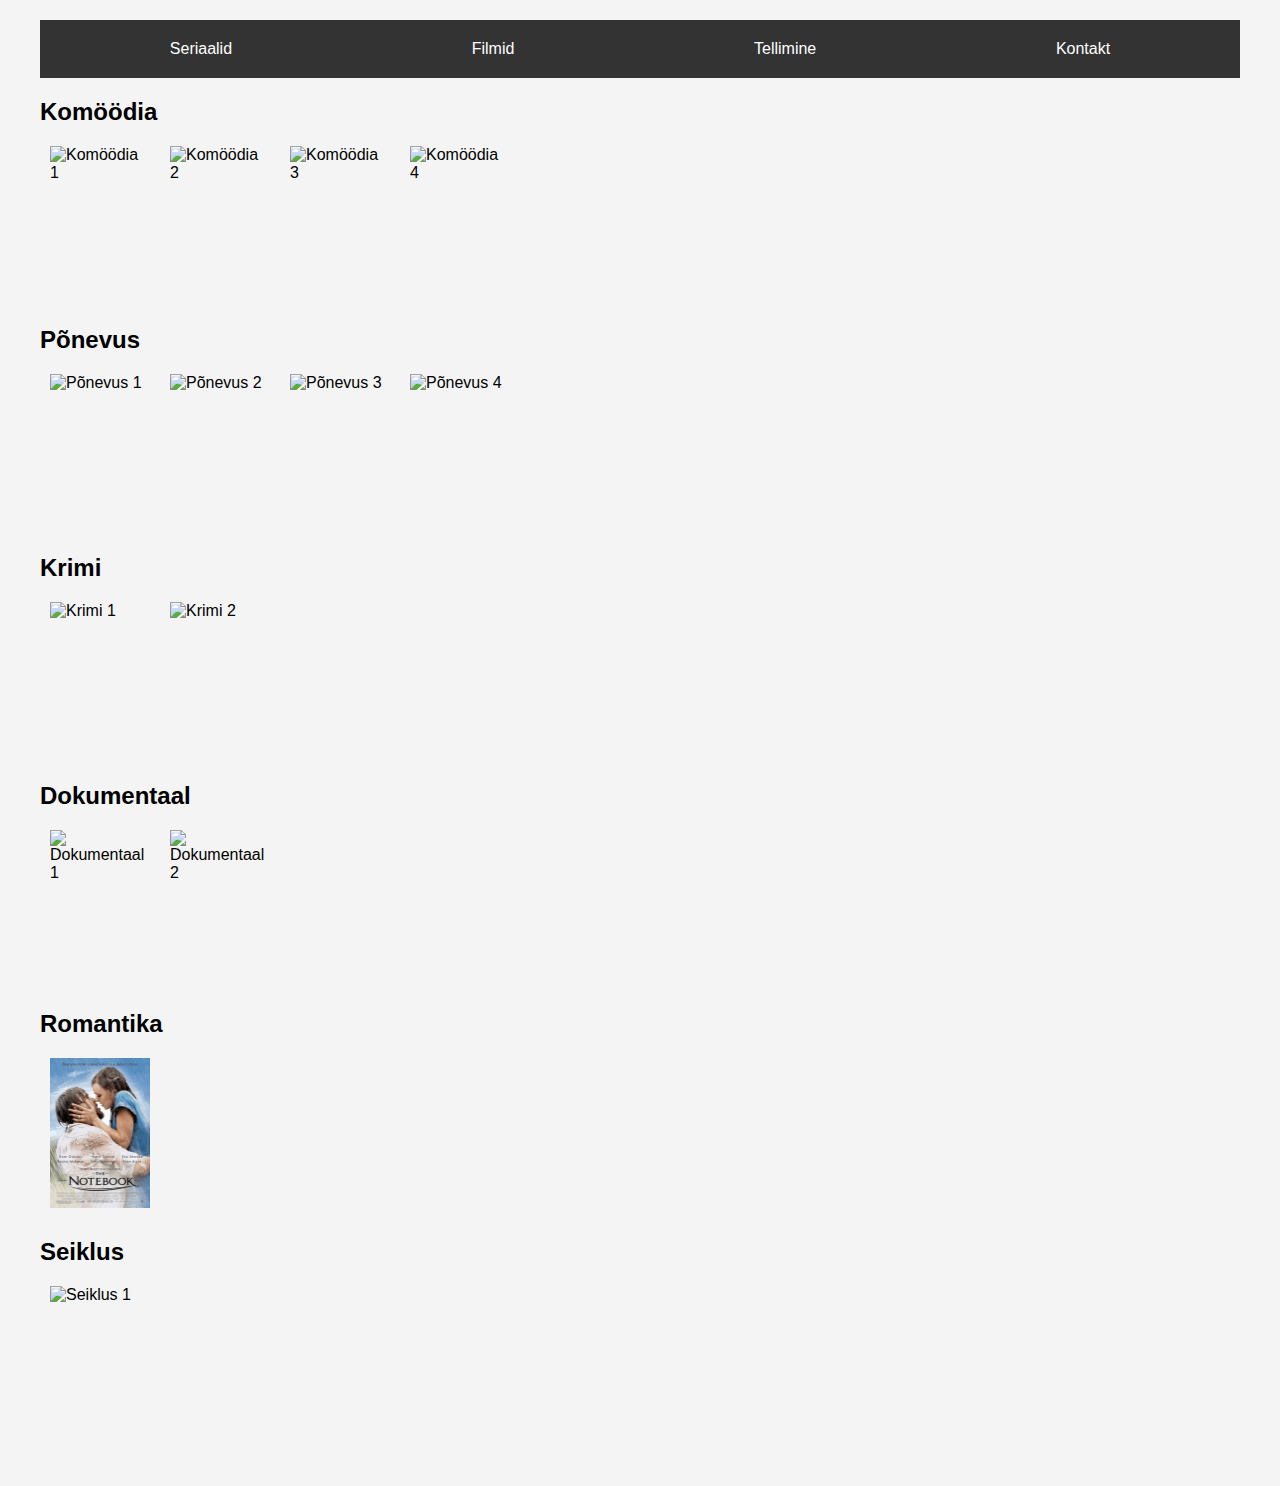
==== index.html @ e99adf8a "Pilte vaja veel palju" ====
<!DOCTYPE html>
<html lang="et">
<head>
    <meta charset="UTF-8">
    <meta name="viewport" content="width=device-width, initial-scale=1.0">
    <title>Meedia Kategooriad</title>
    <link rel="stylesheet" href="styles.css">
</head>
<body>
    <div class="container">
        <div class="navbar">
            <a href="#">Seriaalid</a>
            <a href="#">Filmid</a>
            <a href="#">Tellimine</a>
            <a href="#">Kontakt</a>
        </div>
        <div class="category">
            <h2>Komöödia</h2>
            <div class="images">
                <img src="comedy1.jpg" alt="Komöödia 1">
                <img src="comedy2.jpg" alt="Komöödia 2">
                <img src="comedy3.jpg" alt="Komöödia 3">
                <img src="comedy4.jpg" alt="Komöödia 4">
            </div>
        </div>
        <div class="category">
            <h2>Põnevus</h2>
            <div class="images">
                <img src="thriller1.jpg" alt="Põnevus 1">
                <img src="thriller2.jpg" alt="Põnevus 2">
                <img src="thriller3.jpg" alt="Põnevus 3">
                <img src="thriller4.jpg" alt="Põnevus 4">
            </div>
        </div>
        <div class="category">
            <h2>Krimi</h2>
            <div class="images">
                <img src="crime1.jpg" alt="Krimi 1">
                <img src="crime2.jpg" alt="Krimi 2">
            </div>
        </div>
        <div class="category">
            <h2>Dokumentaal</h2>
            <div class="images">
                <img src="documentary1.jpg" alt="Dokumentaal 1">
                <img src="documentary2.jpg" alt="Dokumentaal 2">
            </div>
        </div>
        <div class="category">
            <h2>Romantika</h2>
            <div class="images">
                <img src="images/romance1.jpg" alt="Romantika 1">
            </div>
        </div>
        <div class="category">
            <h2>Seiklus</h2>
            <div class="images">
                <img src="adventure1.jpg" alt="Seiklus 1">
            </div>
        </div>
    </div>
</body>
</html>
---- styles.css ----
body {
    font-family: Arial, sans-serif;
    margin: 0;
    padding: 0;
    background-color: #f4f4f4;
}

.container {
    width: 100%;
    max-width: 1200px;
    margin: 0 auto;
    padding: 20px;
}

.navbar {
    display: flex;
    justify-content: space-around;
    background-color: #333;
    padding: 10px;
}

.navbar a {
    color: white;
    text-decoration: none;
    padding: 10px 20px;
}

.category {
    margin: 20px 0;
}

.category h2 {
    margin-bottom: 10px;
}

.images {
    display: flex;
    flex-wrap: wrap;
}

.images img {
    width: 100px;
    height: 150px;
    margin: 10px;
    object-fit: cover;
}
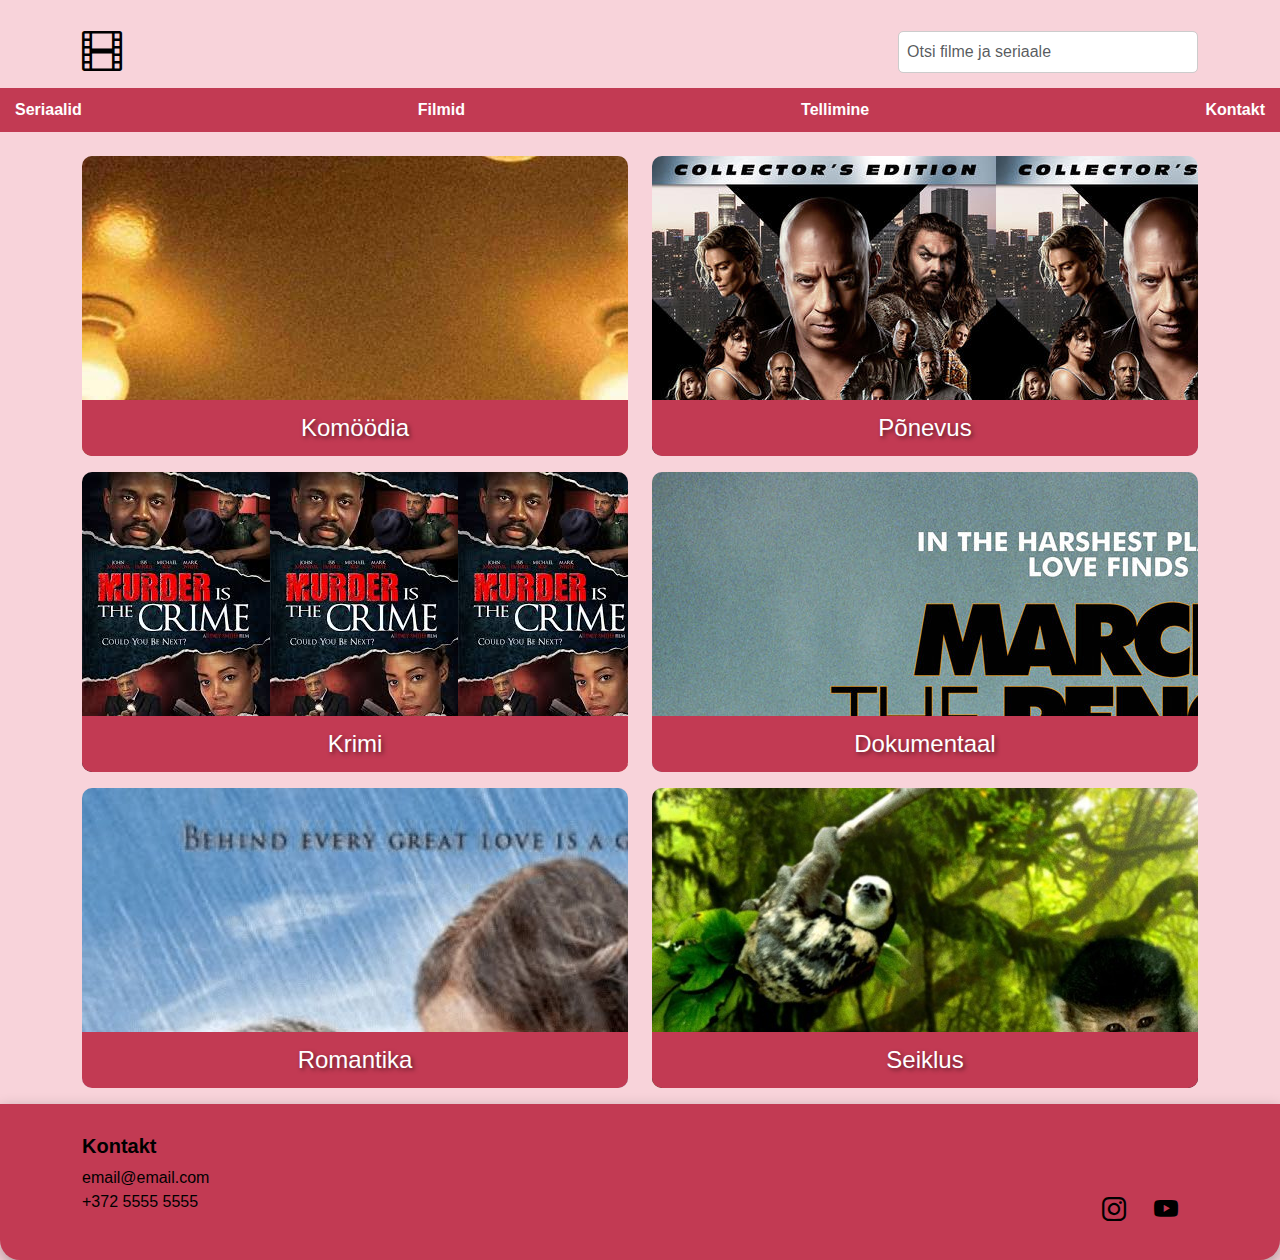
==== commit a01c98f9: "Tegin figma lehe sarnaseks, piltide asetus kuidagi imelik" ====
--- a/index.html
+++ b/index.html
@@ -3,61 +3,89 @@
 <head>
     <meta charset="UTF-8">
     <meta name="viewport" content="width=device-width, initial-scale=1.0">
-    <title>Meedia Kategooriad</title>
-    <link rel="stylesheet" href="styles.css">
+    <title>Kategooriad</title>
+    <link href="https://cdn.jsdelivr.net/npm/bootstrap@5.3.0-alpha1/dist/css/bootstrap.min.css" rel="stylesheet">
+    <link rel="stylesheet" href="css/styles.css">
+
 </head>
 <body>
-    <div class="container">
-        <div class="navbar">
-            <a href="#">Seriaalid</a>
-            <a href="#">Filmid</a>
-            <a href="#">Tellimine</a>
-            <a href="#">Kontakt</a>
-        </div>
-        <div class="category">
-            <h2>Komöödia</h2>
-            <div class="images">
-                <img src="comedy1.jpg" alt="Komöödia 1">
-                <img src="comedy2.jpg" alt="Komöödia 2">
-                <img src="comedy3.jpg" alt="Komöödia 3">
-                <img src="comedy4.jpg" alt="Komöödia 4">
-            </div>
-        </div>
-        <div class="category">
-            <h2>Põnevus</h2>
-            <div class="images">
-                <img src="thriller1.jpg" alt="Põnevus 1">
-                <img src="thriller2.jpg" alt="Põnevus 2">
-                <img src="thriller3.jpg" alt="Põnevus 3">
-                <img src="thriller4.jpg" alt="Põnevus 4">
-            </div>
-        </div>
-        <div class="category">
-            <h2>Krimi</h2>
-            <div class="images">
-                <img src="crime1.jpg" alt="Krimi 1">
-                <img src="crime2.jpg" alt="Krimi 2">
-            </div>
-        </div>
-        <div class="category">
-            <h2>Dokumentaal</h2>
-            <div class="images">
-                <img src="documentary1.jpg" alt="Dokumentaal 1">
-                <img src="documentary2.jpg" alt="Dokumentaal 2">
-            </div>
-        </div>
-        <div class="category">
-            <h2>Romantika</h2>
-            <div class="images">
-                <img src="images/romance1.jpg" alt="Romantika 1">
-            </div>
-        </div>
-        <div class="category">
-            <h2>Seiklus</h2>
-            <div class="images">
-                <img src="adventure1.jpg" alt="Seiklus 1">
+    <!-- Otsinguriba + ikoon-->
+    <div class="container mt-3">
+        <div class="d-flex justify-content-between align-items-center">
+            <i class="bi bi-film" style="font-size: 40px; color: black;"></i> 
+            <div class="search-bar">
+                <input type="text" class="form-control" placeholder="Otsi filme ja seriaale">
             </div>
         </div>
     </div>
+    <!-- Menüü  -->
+    <div class="navbar">
+        <a href="#">Seriaalid</a>
+        <a href="#">Filmid</a>
+        <a href="#">Tellimine</a>
+        <a href="#">Kontakt</a>
+    </div>
+
+    <!-- Kategooriad -->
+    <div class="container mt-4">
+        <div class="row">
+            <div class="col-6 mb-3">
+                <a href="comedy.html" class="btn-category btn-comedy">
+                    <div class="image-container"></div>
+                    <span class="btn-text">Komöödia</span>
+                </a>
+            </div>
+            <div class="col-6 mb-3">
+                <a href="thriller.html" class="btn-category btn-thriller">
+                    <div class="image-container"></div>
+                    <span class="btn-text">Põnevus</span>
+                </a>
+            </div>
+            <div class="col-6 mb-3">
+                <a href="crime.html" class="btn-category btn-crime">
+                    <div class="image-container"></div>
+                    <span class="btn-text">Krimi</span>
+                </a>
+            </div>
+            <div class="col-6 mb-3">
+                <a href="documentary.html" class="btn-category btn-documentary">
+                    <div class="image-container" ></div>
+                    <span class="btn-text">Dokumentaal</span>
+                </a>
+            </div>
+            <div class="col-6 mb-3">
+                <a href="romance.html" class="btn-category btn-romance">
+                    <div class="image-container"></div>
+                    <span class="btn-text">Romantika</span>
+                </a>
+            </div>
+            <div class="col-6 mb-3">
+                <a href="adventure.html" class="btn-category btn-adventure">
+                    <div class="image-container"></div>
+                    <span class="btn-text">Seiklus</span>
+                </a>
+            </div>
+        </div>
+    </div>
+    <!-- Jalus -->
+    <footer class="footer ">
+        <div class="container">
+            <div class="row">
+                <div class="col-md-6">
+                    <h5>Kontakt</h5>
+                    <p>email@email.com<br>
+                    +372 5555 5555</p>
+                </div>
+                <div class="col-md-6 d-flex justify-content-end align-items-end">
+                    <div class="social-icons">
+                        <a href="#"><i class="bi bi-instagram"></i></a>
+                        <a href="#"><i class="bi bi-youtube"></i></a>
+                    </div>
+                </div>
+            </div>
+        </div>
+    </footer>
+    <script src="https://cdn.jsdelivr.net/npm/bootstrap@5.3.0-alpha1/dist/js/bootstrap.bundle.min.js"></script>
+    <link href="https://cdn.jsdelivr.net/npm/bootstrap-icons/font/bootstrap-icons.css" rel="stylesheet">
 </body>
 </html>
--- a/css/styles.css
+++ b/css/styles.css
@@ -0,0 +1,93 @@
+body {
+    background-color: #f8d3da;
+    color: white;
+    font-family: Arial, sans-serif;
+}
+.navbar {
+    background-color: #c23a53;
+    padding: 10px 0;
+    text-align: center;
+}
+.navbar a {
+    color: white;
+    font-weight: bold;
+    margin: 0 15px;
+    text-decoration: none;
+}
+.navbar a:hover {
+    text-decoration: underline;
+}
+.search-bar {
+    display: flex;
+    justify-content: center;
+    margin: 15px 0;
+}
+.search-bar input {
+    width: 300px;
+    padding: 8px;
+    border-radius: 5px;
+    border: 1px solid #ccc;
+}
+.btn-category {
+    display: flex;
+    flex-direction: column;
+    justify-content: flex-end; 
+    align-items: center; 
+    height: 300px; 
+    width: 100%; 
+    position: relative; 
+    color: white;
+    font-size: 24px; 
+    text-shadow: 2px 2px 4px rgba(0, 0, 0, 0.5);
+    border-radius: 10px;
+    padding: 20px;
+}
+
+.image-container {
+    background-size: cover;
+    background-position: center;
+    width: 100%; 
+    height: 100%; 
+}
+
+.btn-text {
+    background-color: #c23a53; 
+    width: 100%; 
+    text-align: center; 
+    padding: 10px 0; 
+    position: absolute; 
+    bottom: 0; 
+    border-radius: 0 0 10px 10px; 
+}
+.btn-comedy { background-image: url('../images/comedy.jpg'); }
+.btn-thriller { background-image: url('../images/thriller.jpg'); }
+.btn-crime { background-image: url('../images/crime.jpg'); }
+.btn-documentary { background-image: url('../images/documentary.jpg'); }
+.btn-romance { background-image: url('../images/romance.jpg'); }
+.btn-adventure { background-image: url('../images/adventure.jpg'); }
+
+
+.footer {
+    background-color: #c23a53; 
+    color: #000;
+    border-radius: 0 0 20px 20px; 
+    box-shadow: 0 5px 15px rgba(0, 0, 0, 0.3); 
+    padding: 30px;
+    position: relative;
+    bottom: 0;
+    width: 100%;
+}
+.footer h5 {
+    font-weight: bold;
+}
+.footer a {
+    color: #000;
+    font-size: 24px;
+    text-decoration: none;
+}
+.social-icons {
+    font-size: 30px;
+}
+.social-icons a {
+    margin-right: 20px;
+}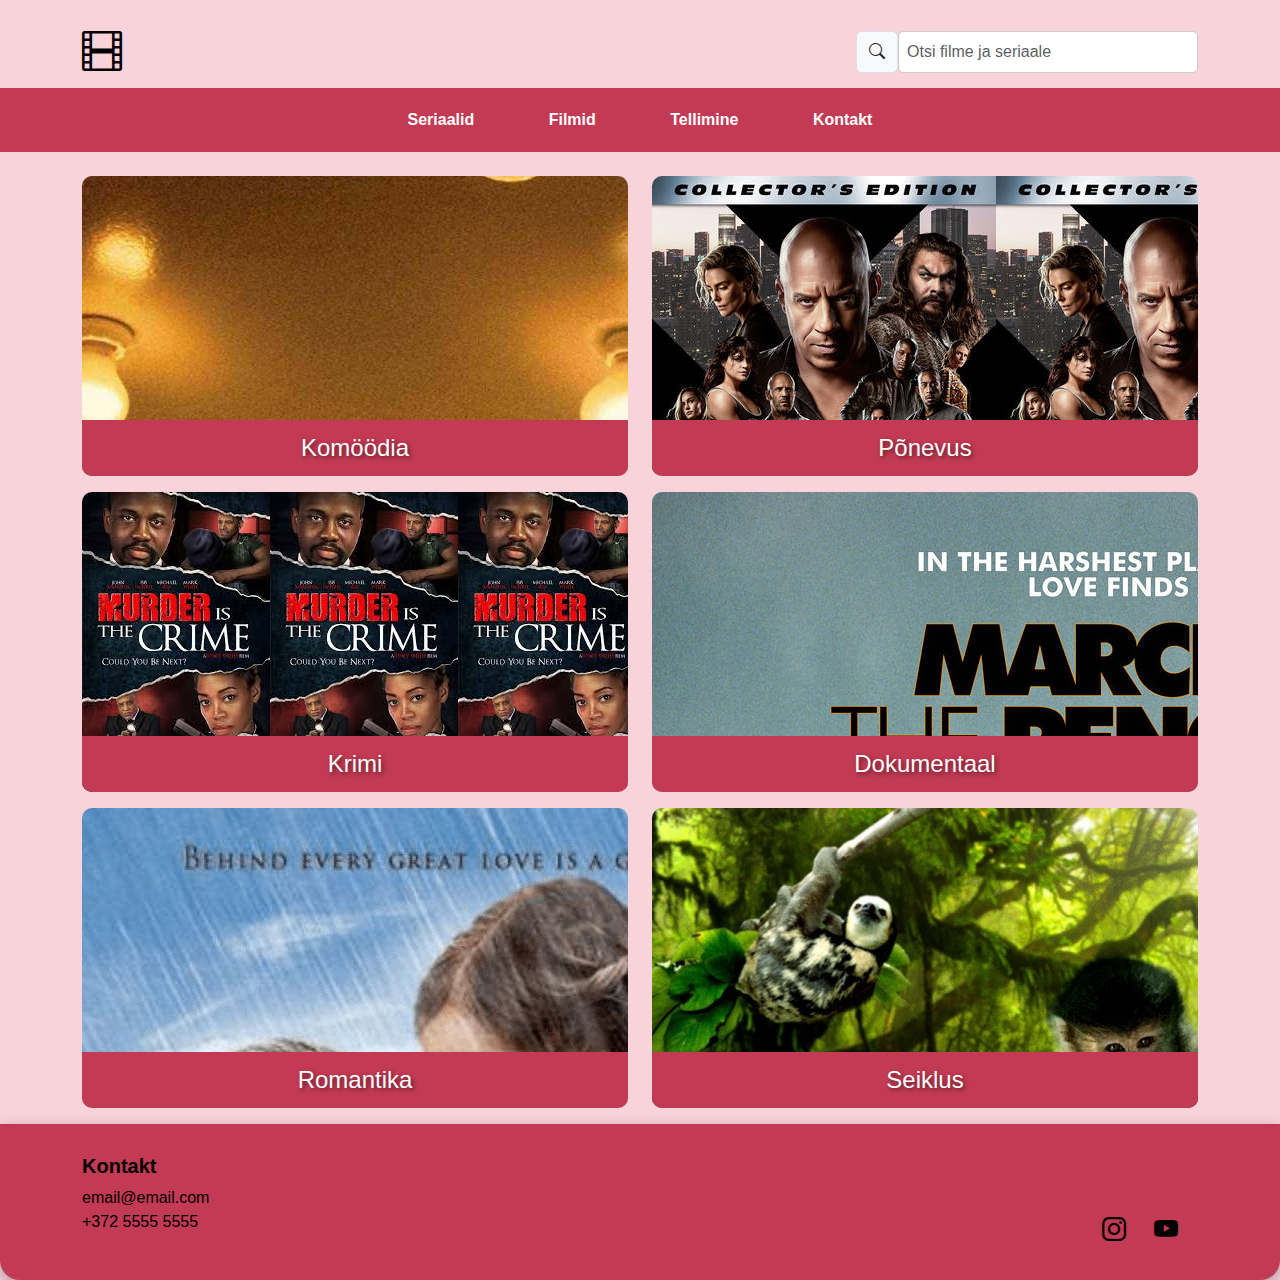
==== commit a060c055: "lisasin otsingu ikooni ja filmide listi" ====
--- a/index.html
+++ b/index.html
@@ -14,16 +14,19 @@
         <div class="d-flex justify-content-between align-items-center">
             <i class="bi bi-film" style="font-size: 40px; color: black;"></i> 
             <div class="search-bar">
+                <span class="input-group-text" id="basic-addon1"><i class="bi bi-search"></i></span>
                 <input type="text" class="form-control" placeholder="Otsi filme ja seriaale">
             </div>
         </div>
     </div>
     <!-- Menüü  -->
     <div class="navbar">
-        <a href="#">Seriaalid</a>
-        <a href="#">Filmid</a>
-        <a href="#">Tellimine</a>
-        <a href="#">Kontakt</a>
+        <ul>
+            <li><a href="#">Seriaalid</a></li>
+            <li><a href="#">Filmid</a></li>
+            <li><a href="#">Tellimine</a></li>
+            <li><a href="#">Kontakt</a></li>
+        </ul>
     </div>
 
     <!-- Kategooriad -->
--- a/css/styles.css
+++ b/css/styles.css
@@ -7,6 +7,17 @@
     background-color: #c23a53;
     padding: 10px 0;
     text-align: center;
+}
+.navbar ul {
+    display: block;
+    margin: auto auto;
+    text-align: center;
+    width: max-content;
+    padding: 0px;
+  }
+.navbar ul li {
+    display: inline-block;
+    padding: 10px 20px;
 }
 .navbar a {
     color: white;
@@ -43,6 +54,20 @@
     padding: 20px;
 }
 
+.movie {
+    display: flex;
+    flex-direction: column;
+    justify-content: flex-end; 
+    align-items: center; 
+    position: relative; 
+    width: 100%;
+}
+
+.movie-image {
+    width: 100%;
+    border-radius: 10px;
+}
+
 .image-container {
     background-size: cover;
     background-position: center;
@@ -65,7 +90,6 @@
 .btn-documentary { background-image: url('../images/documentary.jpg'); }
 .btn-romance { background-image: url('../images/romance.jpg'); }
 .btn-adventure { background-image: url('../images/adventure.jpg'); }
-
 
 .footer {
     background-color: #c23a53; 
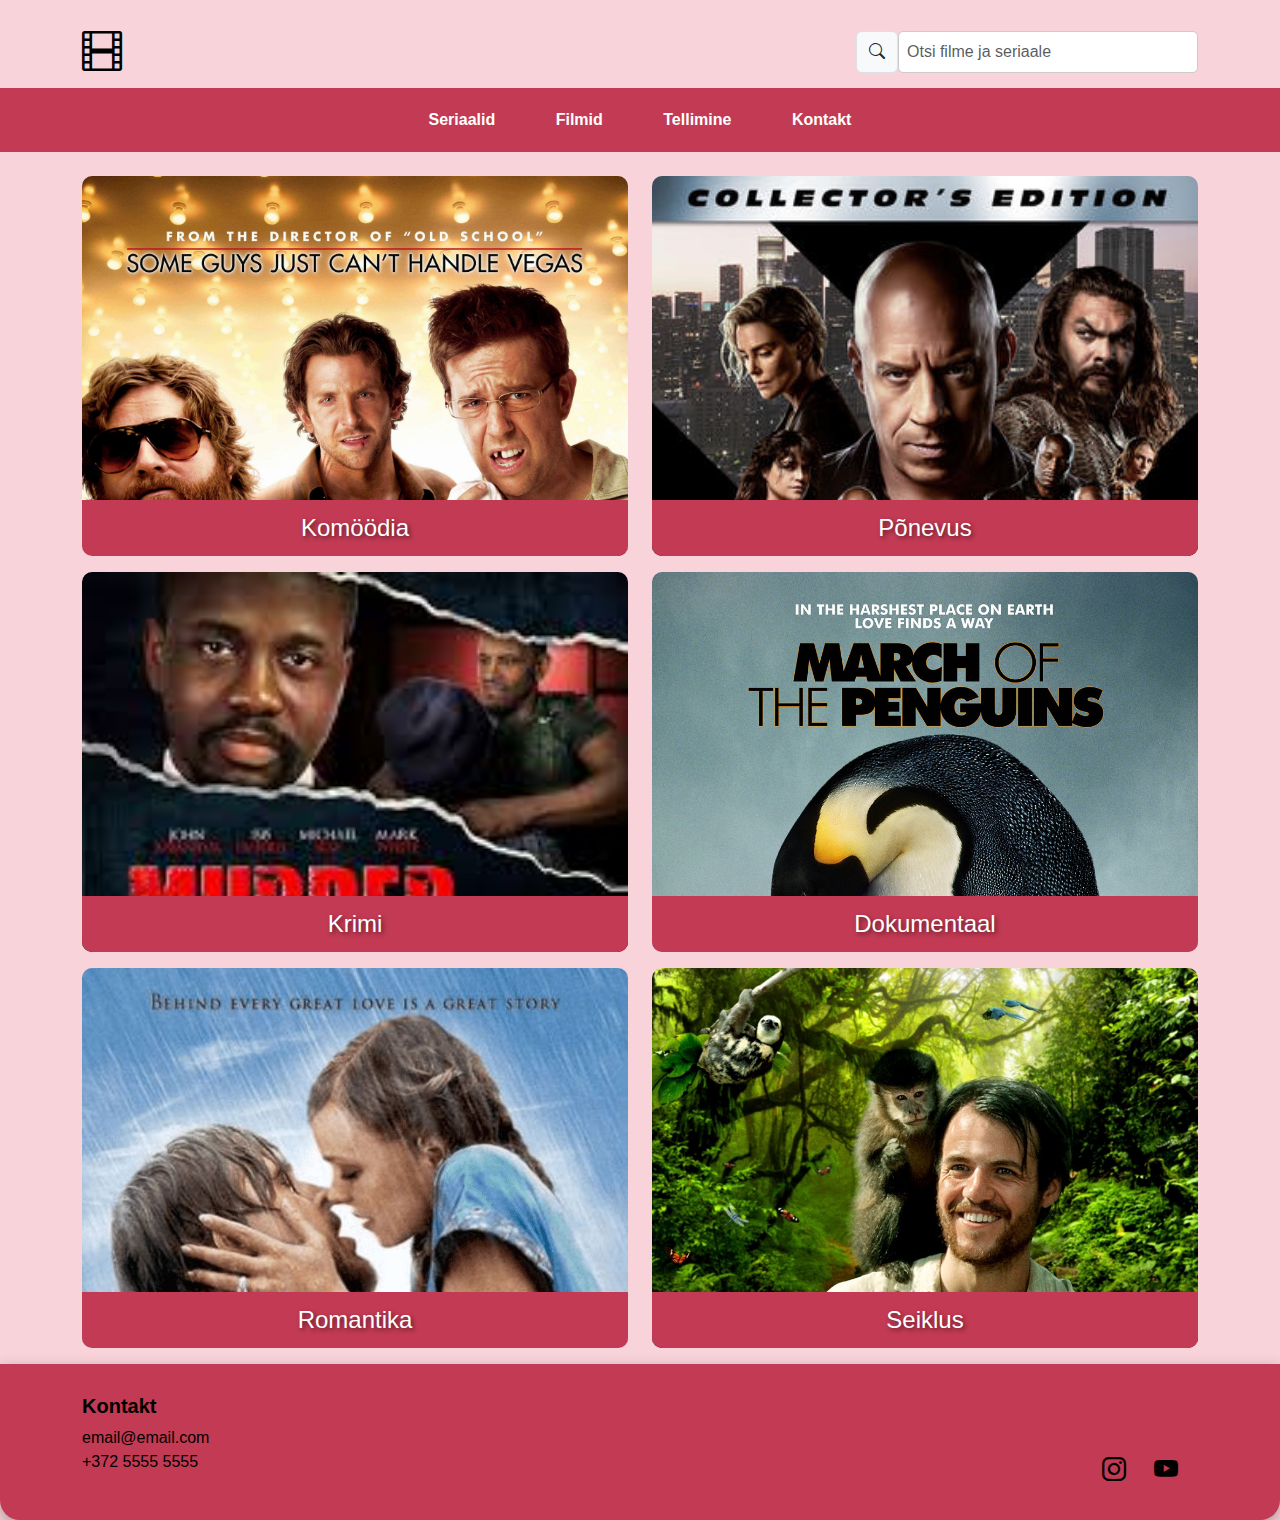
==== commit 006fb4bb: "kontakt lisatud, muudetud paigutust ja kujundust" ====
--- a/index.html
+++ b/index.html
@@ -12,7 +12,7 @@
     <!-- Otsinguriba + ikoon-->
     <div class="container mt-3">
         <div class="d-flex justify-content-between align-items-center">
-            <i class="bi bi-film" style="font-size: 40px; color: black;"></i> 
+            <a href="index.html"><i class="bi bi-film" style="font-size: 40px; color: black;"></i></a>
             <div class="search-bar">
                 <span class="input-group-text" id="basic-addon1"><i class="bi bi-search"></i></span>
                 <input type="text" class="form-control" placeholder="Otsi filme ja seriaale">
@@ -22,10 +22,10 @@
     <!-- Menüü  -->
     <div class="navbar">
         <ul>
-            <li><a href="#">Seriaalid</a></li>
-            <li><a href="#">Filmid</a></li>
+            <li><a href="index.html">Seriaalid</a></li>
+            <li><a href="index.html">Filmid</a></li>
             <li><a href="#">Tellimine</a></li>
-            <li><a href="#">Kontakt</a></li>
+            <li><a href="contact.html">Kontakt</a></li>
         </ul>
     </div>
 
--- a/css/styles.css
+++ b/css/styles.css
@@ -17,7 +17,7 @@
   }
 .navbar ul li {
     display: inline-block;
-    padding: 10px 20px;
+    padding: 10px 13px;
 }
 .navbar a {
     color: white;
@@ -44,7 +44,7 @@
     flex-direction: column;
     justify-content: flex-end; 
     align-items: center; 
-    height: 300px; 
+    height: 380px; 
     width: 100%; 
     position: relative; 
     color: white;
@@ -84,12 +84,12 @@
     bottom: 0; 
     border-radius: 0 0 10px 10px; 
 }
-.btn-comedy { background-image: url('../images/comedy.jpg'); }
-.btn-thriller { background-image: url('../images/thriller.jpg'); }
-.btn-crime { background-image: url('../images/crime.jpg'); }
-.btn-documentary { background-image: url('../images/documentary.jpg'); }
-.btn-romance { background-image: url('../images/romance.jpg'); }
-.btn-adventure { background-image: url('../images/adventure.jpg'); }
+.btn-comedy { background-image: url('../images/comedy.jpg'); background-size: 100%;}
+.btn-thriller { background-image: url('../images/thriller.jpg'); background-size: 100%;}
+.btn-crime { background-image: url('../images/crime.jpg'); background-size: 100%;}
+.btn-documentary { background-image: url('../images/documentary.jpg'); background-size: 100%;}
+.btn-romance { background-image: url('../images/romance.jpg'); background-size: 100%;}
+.btn-adventure { background-image: url('../images/adventure.jpg'); background-size: 100%;}
 
 .footer {
     background-color: #c23a53; 
@@ -114,4 +114,15 @@
 }
 .social-icons a {
     margin-right: 20px;
-}+}
+hr {
+    border-top: 2px solid black;
+  }
+
+  .selected-package {
+    background-color: #c23a53;
+    color: white;
+}
+h2 {
+    color: black;
+}
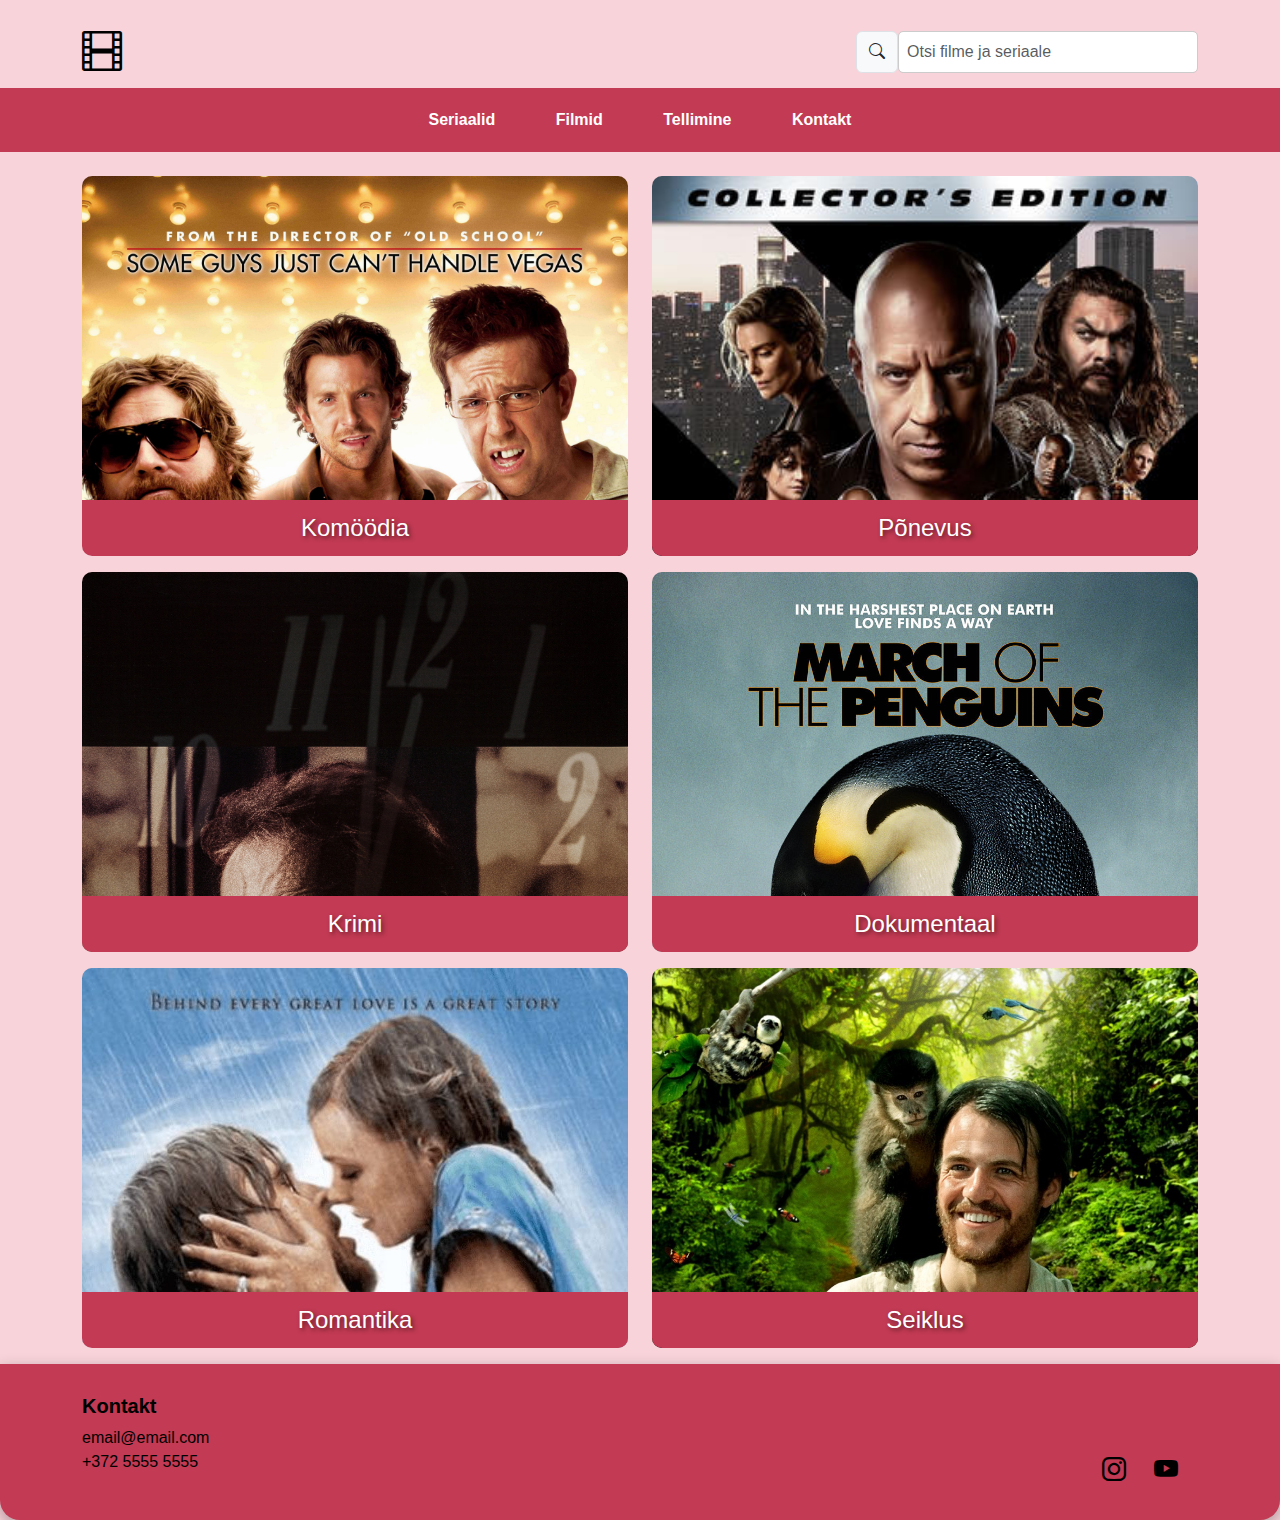
==== commit 2add71d9: "Valisin teised pildid" ====
--- a/index.html
+++ b/index.html
@@ -1,5 +1,6 @@
 <!DOCTYPE html>
 <html lang="et">
+
 <head>
     <meta charset="UTF-8">
     <meta name="viewport" content="width=device-width, initial-scale=1.0">
@@ -8,6 +9,7 @@
     <link rel="stylesheet" href="css/styles.css">
 
 </head>
+
 <body>
     <!-- Otsinguriba + ikoon-->
     <div class="container mt-3">
@@ -24,7 +26,7 @@
         <ul>
             <li><a href="index.html">Seriaalid</a></li>
             <li><a href="index.html">Filmid</a></li>
-            <li><a href="#">Tellimine</a></li>
+            <li><a href="subscription.html">Tellimine</a></li>
             <li><a href="contact.html">Kontakt</a></li>
         </ul>
     </div>
@@ -45,25 +47,25 @@
                 </a>
             </div>
             <div class="col-6 mb-3">
-                <a href="crime.html" class="btn-category btn-crime">
+                <a href="index.html" class="btn-category btn-crime">
                     <div class="image-container"></div>
                     <span class="btn-text">Krimi</span>
                 </a>
             </div>
             <div class="col-6 mb-3">
-                <a href="documentary.html" class="btn-category btn-documentary">
-                    <div class="image-container" ></div>
+                <a href="index.html" class="btn-category btn-documentary">
+                    <div class="image-container"></div>
                     <span class="btn-text">Dokumentaal</span>
                 </a>
             </div>
             <div class="col-6 mb-3">
-                <a href="romance.html" class="btn-category btn-romance">
+                <a href="index.html" class="btn-category btn-romance">
                     <div class="image-container"></div>
                     <span class="btn-text">Romantika</span>
                 </a>
             </div>
             <div class="col-6 mb-3">
-                <a href="adventure.html" class="btn-category btn-adventure">
+                <a href="index.html" class="btn-category btn-adventure">
                     <div class="image-container"></div>
                     <span class="btn-text">Seiklus</span>
                 </a>
@@ -77,7 +79,7 @@
                 <div class="col-md-6">
                     <h5>Kontakt</h5>
                     <p>email@email.com<br>
-                    +372 5555 5555</p>
+                        +372 5555 5555</p>
                 </div>
                 <div class="col-md-6 d-flex justify-content-end align-items-end">
                     <div class="social-icons">
@@ -91,4 +93,5 @@
     <script src="https://cdn.jsdelivr.net/npm/bootstrap@5.3.0-alpha1/dist/js/bootstrap.bundle.min.js"></script>
     <link href="https://cdn.jsdelivr.net/npm/bootstrap-icons/font/bootstrap-icons.css" rel="stylesheet">
 </body>
-</html>
+
+</html>--- a/css/styles.css
+++ b/css/styles.css
@@ -3,52 +3,60 @@
     color: white;
     font-family: Arial, sans-serif;
 }
+
 .navbar {
     background-color: #c23a53;
     padding: 10px 0;
     text-align: center;
 }
+
 .navbar ul {
     display: block;
     margin: auto auto;
     text-align: center;
     width: max-content;
     padding: 0px;
-  }
+}
+
 .navbar ul li {
     display: inline-block;
     padding: 10px 13px;
 }
+
 .navbar a {
     color: white;
     font-weight: bold;
     margin: 0 15px;
     text-decoration: none;
 }
+
 .navbar a:hover {
     text-decoration: underline;
 }
+
 .search-bar {
     display: flex;
     justify-content: center;
     margin: 15px 0;
 }
+
 .search-bar input {
     width: 300px;
     padding: 8px;
     border-radius: 5px;
     border: 1px solid #ccc;
 }
+
 .btn-category {
     display: flex;
     flex-direction: column;
-    justify-content: flex-end; 
-    align-items: center; 
-    height: 380px; 
-    width: 100%; 
-    position: relative; 
+    justify-content: flex-end;
+    align-items: center;
+    height: 380px;
+    width: 100%;
+    position: relative;
     color: white;
-    font-size: 24px; 
+    font-size: 24px;
     text-shadow: 2px 2px 4px rgba(0, 0, 0, 0.5);
     border-radius: 10px;
     padding: 20px;
@@ -57,9 +65,9 @@
 .movie {
     display: flex;
     flex-direction: column;
-    justify-content: flex-end; 
-    align-items: center; 
-    position: relative; 
+    justify-content: flex-end;
+    align-items: center;
+    position: relative;
     width: 100%;
 }
 
@@ -71,58 +79,88 @@
 .image-container {
     background-size: cover;
     background-position: center;
-    width: 100%; 
-    height: 100%; 
+    width: 100%;
+    height: 100%;
 }
 
 .btn-text {
-    background-color: #c23a53; 
-    width: 100%; 
-    text-align: center; 
-    padding: 10px 0; 
-    position: absolute; 
-    bottom: 0; 
-    border-radius: 0 0 10px 10px; 
+    background-color: #c23a53;
+    width: 100%;
+    text-align: center;
+    padding: 10px 0;
+    position: absolute;
+    bottom: 0;
+    border-radius: 0 0 10px 10px;
 }
-.btn-comedy { background-image: url('../images/comedy.jpg'); background-size: 100%;}
-.btn-thriller { background-image: url('../images/thriller.jpg'); background-size: 100%;}
-.btn-crime { background-image: url('../images/crime.jpg'); background-size: 100%;}
-.btn-documentary { background-image: url('../images/documentary.jpg'); background-size: 100%;}
-.btn-romance { background-image: url('../images/romance.jpg'); background-size: 100%;}
-.btn-adventure { background-image: url('../images/adventure.jpg'); background-size: 100%;}
+
+.btn-comedy {
+    background-image: url('../images/comedy.jpg');
+    background-size: 100%;
+}
+
+.btn-thriller {
+    background-image: url('../images/thriller.jpg');
+    background-size: 100%;
+}
+
+.btn-crime {
+    background-image: url('../images/crime.jpg');
+    background-size: 100%;
+}
+
+.btn-documentary {
+    background-image: url('../images/documentary.jpg');
+    background-size: 100%;
+}
+
+.btn-romance {
+    background-image: url('../images/romance.jpg');
+    background-size: 100%;
+}
+
+.btn-adventure {
+    background-image: url('../images/adventure.jpg');
+    background-size: 100%;
+}
 
 .footer {
-    background-color: #c23a53; 
+    background-color: #c23a53;
     color: #000;
-    border-radius: 0 0 20px 20px; 
-    box-shadow: 0 5px 15px rgba(0, 0, 0, 0.3); 
+    border-radius: 0 0 20px 20px;
+    box-shadow: 0 5px 15px rgba(0, 0, 0, 0.3);
     padding: 30px;
     position: relative;
     bottom: 0;
     width: 100%;
 }
+
 .footer h5 {
     font-weight: bold;
 }
+
 .footer a {
     color: #000;
     font-size: 24px;
     text-decoration: none;
 }
+
 .social-icons {
     font-size: 30px;
 }
+
 .social-icons a {
     margin-right: 20px;
 }
+
 hr {
     border-top: 2px solid black;
-  }
+}
 
-  .selected-package {
+.selected-package {
     background-color: #c23a53;
     color: white;
 }
+
 h2 {
     color: black;
-}
+}